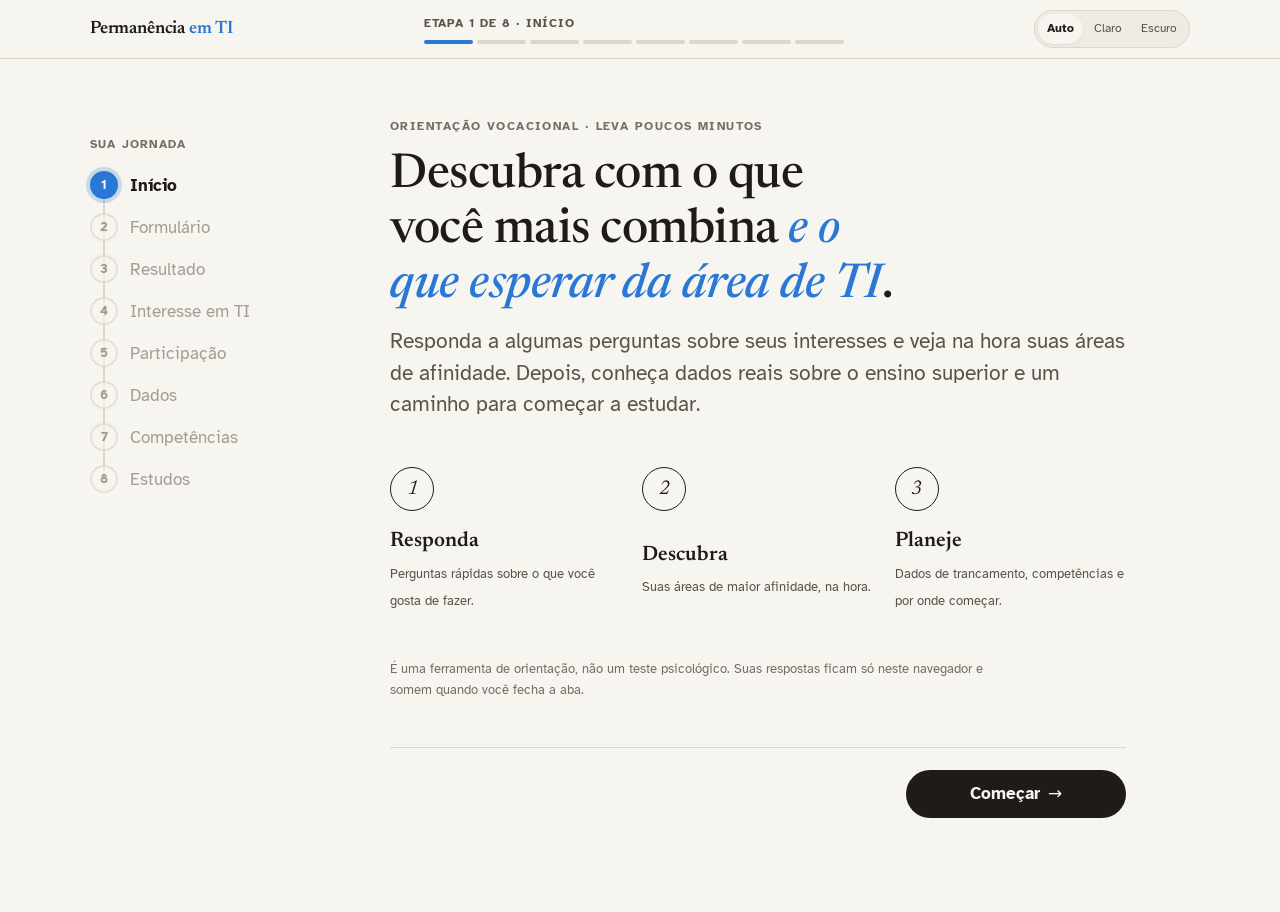
==== web/index.html @ e22744b4 "Jornada guiada de 8 etapas pronta para encaixar o formulário oficial - web/index.html: jornada mobil" ====
<!doctype html>
<html lang="pt-BR">
<head>
<meta charset="utf-8">
<meta name="viewport" content="width=device-width, initial-scale=1, viewport-fit=cover">
<meta name="theme-color" content="#f7f5ef" media="(prefers-color-scheme: light)">
<meta name="theme-color" content="#1c1a17" media="(prefers-color-scheme: dark)">
<link rel="icon" href="data:image/svg+xml,%3Csvg xmlns=%22http://www.w3.org/2000/svg%22 viewBox=%220 0 32 32%22%3E%3Crect width=%2232%22 height=%2232%22 rx=%227%22 fill=%22%231f1b16%22/%3E%3Ctext x=%2216%22 y=%2222%22 font-family=%22Georgia,serif%22 font-size=%2216%22 font-style=%22italic%22 fill=%22%23f7f5ef%22 text-anchor=%22middle%22%3ETI%3C/text%3E%3C/svg%3E">
<title>Permanência em TI</title>
<script src="assets/tema.js"></script>
<link rel="preconnect" href="https://fonts.googleapis.com">
<link rel="preconnect" href="https://fonts.gstatic.com" crossorigin>
<link rel="stylesheet" href="https://fonts.googleapis.com/css2?family=Atkinson+Hyperlegible:ital,wght@0,400;0,700;1,400&family=Newsreader:ital,opsz,wght@0,6..72,400..700;1,6..72,400..600&display=swap">
<link rel="stylesheet" href="assets/tema.css">
<link rel="stylesheet" href="assets/graficos.css">
<link rel="stylesheet" href="assets/jornada/jornada.css">

<script>
/* ============================================================================
   CONFIGURAÇÃO DA JORNADA — único lugar que a equipe precisa editar.
   ============================================================================ */
window.JORNADA_CONFIG = {
  // API de estatísticas (evasao-ti serve). Pode ser sobrescrita com ?api=URL.
  api: "http://127.0.0.1:8000/api/v1",

  // HTML do formulário vocacional. Troque pelo arquivo oficial quando chegar
  // (veja o contrato no topo de formulario/formulario.html).
  formulario: "formulario/formulario.html",

  // "pesos": pontuação PROVISÓRIA com os data-pesos do HTML (mostra aviso de demonstração).
  // "api":   envia para POST {api}/vocational/submissions e exibe o VocationalResult.
  pontuacao: "pesos",

  // Endpoints de registro. null = modo demonstração (nada é enviado e a tela avisa).
  endpoints: {
    interesse: null,      // ex.: "https://servidor/api/v1/vocational/it-interest"
    participacao: null,   // ex.: "https://servidor/api/v1/participation"
  },

  // Se as áreas do questionário oficial forem diferentes das 5 áreas dos dados,
  // mapeie aqui para destacar a área certa nos gráficos: { "codigo_do_teste": "TI" }.
  mapaAreasParaDados: {},

  // Textos do convite (etapa 5). [EDITAR] com as informações oficiais do projeto.
  projeto: {
    descricao: "É um projeto de prevenção à evasão universitária em TI. Se você topar participar, a equipe poderá entrar em contato para explicar as próximas etapas.",
    finalidade: "Entrar em contato com você sobre este projeto. Seus dados não são usados para outro fim nem vendidos.",
    retencao: "Até o fim do projeto ou até você pedir a exclusão, o que vier primeiro.",
    politicaUrl: "#",                 // [EDITAR] link da política de privacidade publicada
    politicaVersao: "rascunho-0",     // [EDITAR] versão da política aceita no consentimento
    purposeCode: "contato_projeto_prevencao_evasao_ti",
  },
};
</script>
</head>
<body class="jornada">
<a class="skip" href="#conteudo">Pular para o conteúdo</a>

<header class="j-top">
  <div class="j-top-inner">
    <a class="brand" href="#/inicio">Permanência <span>em TI</span></a>
    <div class="j-progress">
      <span class="j-progress-label" id="j-progress-label">Carregando…</span>
      <div class="j-progress-bar" id="j-progress-bar" aria-hidden="true"></div>
    </div>
    <div class="segmented theme-switch" role="group" aria-label="Tema da página">
      <button type="button" data-theme-set="auto" aria-pressed="true" title="Seguir o sistema">Auto</button>
      <button type="button" data-theme-set="light" aria-pressed="false">Claro</button>
      <button type="button" data-theme-set="dark" aria-pressed="false">Escuro</button>
    </div>
  </div>
</header>

<div class="j-layout">
  <nav class="j-rail" aria-label="Etapas da jornada">
    <h2>Sua jornada</h2>
    <ol class="j-steps" id="j-steps"></ol>
  </nav>

  <main id="conteudo" class="j-main" tabindex="-1">
    <div id="j-stage" class="j-stage"></div>
    <p class="j-hint" id="j-hint" role="status" hidden></p>
    <div class="j-actions" id="j-actions">
      <button type="button" class="btn ghost" id="j-back">Voltar</button>
      <button type="button" class="btn primary" id="j-next">Continuar</button>
    </div>
  </main>
</div>

<p class="visually-hidden" aria-live="polite" id="j-announce"></p>
<noscript><p class="page">Esta jornada precisa de JavaScript. Você ainda pode ver os
  <a href="estatisticas.html">dados de trancamento</a> e a
  <a href="trilha-ti.html">trilha de estudos</a>.</p></noscript>

<script type="module" src="assets/jornada/app.js"></script>
</body>
</html>
---- web/assets/tema.css ----
/* ==========================================================================
   Tema compartilhado: "papel e tinta" (editorial de jornalismo de dados)
   - Claro: papel quente + tinta marrom-escura; Escuro: papel noturno quente.
   - Paleta categórica dos gráficos validada (dataviz validate_palette.js)
     contra as superfícies #f7f5ef (claro) e #1c1a17 (escuro).
   - Tema: automático (sistema) por padrão; data-theme="light|dark" força.
   ========================================================================== */

:root {
  color-scheme: light;
  --paper: #f7f5ef;
  --paper-2: #efebe2;
  --ink: #1f1b16;
  --ink-2: #5b5348;
  --ink-3: #776e62;
  --rule: #ddd6c9;
  --grid: #e4ded3;
  --link: #1c5cab;
  --accent: #2a78d6;
  --on-accent: #f7f5ef;
  --warm-bg: #f3e7d3;
  --warm-ink: #8a4a14;
  --err-bg: #f6dfd8;
  --shadow: 0 6px 24px rgb(31 27 22 / .10);

  --s-TI: #2a78d6;
  --s-EXATAS_EXCETO_TI: #eb6834;
  --s-NATUREZA_SAUDE: #1baf7a;
  --s-GESTAO_NEGOCIOS: #eda100;
  --s-HUMANAS_SOCIAIS_ARTES: #e87ba4;
}

@media (prefers-color-scheme: dark) {
  :root:not([data-theme="light"]) {
    color-scheme: dark;
    --paper: #1c1a17;
    --paper-2: #252219;
    --ink: #efe9df;
    --ink-2: #bdb4a6;
    --ink-3: #9a9184;
    --rule: #36322b;
    --grid: #2e2a24;
    --link: #7fb0f0;
    --accent: #3987e5;
    --on-accent: #f7f5ef;
    --warm-bg: #2c2318;
    --warm-ink: #f0c88f;
    --err-bg: #3a221c;
    --shadow: 0 6px 24px rgb(0 0 0 / .45);
    --s-TI: #3987e5;
    --s-EXATAS_EXCETO_TI: #d95926;
    --s-NATUREZA_SAUDE: #199e70;
    --s-GESTAO_NEGOCIOS: #c98500;
    --s-HUMANAS_SOCIAIS_ARTES: #d55181;
  }
}

:root[data-theme="dark"] {
  color-scheme: dark;
  --paper: #1c1a17;
  --paper-2: #252219;
  --ink: #efe9df;
  --ink-2: #bdb4a6;
  --ink-3: #9a9184;
  --rule: #36322b;
  --grid: #2e2a24;
  --link: #7fb0f0;
  --accent: #3987e5;
  --on-accent: #f7f5ef;
  --warm-bg: #2c2318;
  --warm-ink: #f0c88f;
  --err-bg: #3a221c;
  --shadow: 0 6px 24px rgb(0 0 0 / .45);
  --s-TI: #3987e5;
  --s-EXATAS_EXCETO_TI: #d95926;
  --s-NATUREZA_SAUDE: #199e70;
  --s-GESTAO_NEGOCIOS: #c98500;
  --s-HUMANAS_SOCIAIS_ARTES: #d55181;
}

/* --------------------------------------------------------------- tipografia */
:root {
  --font-display: "Newsreader", "Iowan Old Style", "Palatino Linotype", Georgia, serif;
  --font-body: "Atkinson Hyperlegible", "Segoe UI", system-ui, sans-serif;
  --step--2: .75rem;
  --step--1: .8125rem;
  --step-0: clamp(1rem, .97rem + .15vw, 1.0625rem);
  --step-1: clamp(1.125rem, 1.05rem + .35vw, 1.3125rem);
  --step-2: clamp(1.375rem, 1.15rem + 1vw, 1.875rem);
  --step-3: clamp(1.875rem, 1.3rem + 2.6vw, 3.25rem);
  --space-xs: .375rem;
  --space-s: .75rem;
  --space-m: clamp(1rem, .85rem + .6vw, 1.5rem);
  --space-l: clamp(1.75rem, 1.3rem + 2vw, 3rem);
  --space-xl: clamp(2.75rem, 2rem + 3.5vw, 5.5rem);
  --measure: 66ch;
  --ease-out: cubic-bezier(.22, 1, .36, 1);
}

*, *::before, *::after { box-sizing: border-box; }
html { -webkit-text-size-adjust: 100%; }
body {
  margin: 0;
  background: var(--paper);
  color: var(--ink);
  font-family: var(--font-body);
  font-size: var(--step-0);
  line-height: 1.6;
  font-variant-numeric: lining-nums;
  transition: background-color .3s var(--ease-out), color .3s var(--ease-out);
}
h1, h2, h3 {
  font-family: var(--font-display);
  font-weight: 600;
  letter-spacing: -.01em;
  line-height: 1.15;
  margin: 0;
  text-wrap: balance;
}
p { text-wrap: pretty; }
a { color: var(--link); text-underline-offset: .18em; text-decoration-thickness: 1px; }
a:hover { text-decoration-thickness: 2px; }
:focus-visible { outline: 2px solid var(--accent); outline-offset: 3px; border-radius: 2px; }
[hidden] { display: none !important; }
.visually-hidden {
  position: absolute; width: 1px; height: 1px; overflow: hidden;
  clip: rect(0 0 0 0); white-space: nowrap;
}

.page { max-width: 1120px; margin: 0 auto; padding: var(--space-m) clamp(16px, 4vw, 40px) var(--space-xl); }

/* Rótulo em versalete (kicker / legenda de figura) */
.kicker {
  font-family: var(--font-body);
  font-size: var(--step--2);
  font-weight: 700;
  letter-spacing: .12em;
  text-transform: uppercase;
  color: var(--ink-3);
}

/* --------------------------------------------------------------- cabeçalho */
.masthead {
  display: flex; flex-wrap: wrap; align-items: center; gap: var(--space-s) var(--space-m);
  padding-bottom: var(--space-s);
  border-bottom: 1px solid var(--rule);
  margin-bottom: var(--space-l);
}
.brand {
  font-family: var(--font-display);
  font-size: var(--step-1);
  font-weight: 600;
  color: var(--ink);
  text-decoration: none;
  margin-right: auto;
  letter-spacing: -.01em;
}
.brand span { color: var(--accent); }
.site-nav { display: flex; flex-wrap: wrap; gap: 0 var(--space-m); font-size: var(--step--1); }
.site-nav a {
  color: var(--ink-2); text-decoration: none; padding: .5rem 0;
  border-bottom: 2px solid transparent;
}
.site-nav a:hover { color: var(--ink); }
.site-nav a[aria-current="page"] { color: var(--ink); border-bottom-color: var(--accent); font-weight: 700; }

/* Seletor de tema e controles segmentados */
.segmented {
  display: inline-flex; padding: 3px; gap: 2px;
  background: var(--paper-2); border: 1px solid var(--rule); border-radius: 999px;
}
.segmented button {
  font: inherit; font-size: var(--step--1); color: var(--ink-2);
  background: transparent; border: 0; border-radius: 999px;
  padding: .3rem .8rem; min-height: 32px; cursor: pointer;
  transition: background-color .2s var(--ease-out), color .2s var(--ease-out);
}
.segmented button:hover { color: var(--ink); }
.segmented button[aria-pressed="true"] { background: var(--paper); color: var(--ink); font-weight: 700; box-shadow: 0 1px 2px rgb(0 0 0 / .08); }
.theme-switch button { padding: .3rem .65rem; }

/* --------------------------------------------------------------- blocos comuns */
.lead { font-size: var(--step-1); color: var(--ink-2); max-width: var(--measure); margin: var(--space-s) 0 0; line-height: 1.5; }
.note {
  background: var(--warm-bg); color: var(--ink);
  border-radius: 6px; padding: var(--space-s) var(--space-m);
  font-size: var(--step--1);
}
.note .kicker { color: var(--warm-ink); margin-right: .5em; }
.error { background: var(--err-bg); border-radius: 6px; padding: var(--space-m); margin-bottom: var(--space-m); }
.error code { font-size: var(--step--1); }

details > summary { cursor: pointer; color: var(--ink-2); font-size: var(--step--1); list-style-position: inside; }
details > summary:hover { color: var(--ink); }

.site-foot {
  margin-top: var(--space-xl); padding-top: var(--space-s);
  border-top: 1px solid var(--rule);
  font-size: var(--step--1); color: var(--ink-3);
}

/* --------------------------------------------------------------- movimento */
@keyframes rise { from { opacity: 0; transform: translateY(10px); } to { opacity: 1; transform: none; } }
.rise { animation: rise .7s var(--ease-out) both; animation-delay: calc(var(--i, 0) * 70ms); }
@media (prefers-reduced-motion: reduce) {
  .rise { animation: none; }
  body { transition: none; }
}
---- web/assets/graficos.css ----
/* Estilos dos gráficos (assets/graficos.js) e das tabelas de dados. */
.legend { display: flex; flex-wrap: wrap; gap: 6px 18px; margin: 0 0 var(--space-s); padding: 0; list-style: none; font-size: var(--step--1); color: var(--ink-2); }
.legend li { display: flex; align-items: center; gap: 7px; }
.legend .sw { width: 16px; height: 3px; border-radius: 2px; flex: none; }

.chart { position: relative; width: 100%; }
.chart svg { display: block; width: 100%; height: auto; overflow: visible; }
.chart text { font-family: var(--font-body); }
.tooltip {
  position: absolute; pointer-events: none; z-index: 5;
  background: var(--paper); color: var(--ink);
  border: 1px solid var(--rule); border-radius: 8px; box-shadow: var(--shadow);
  padding: 10px 12px; font-size: var(--step--1); min-width: 200px;
  opacity: 0; transform: translateY(4px);
  transition: opacity .12s var(--ease-out), transform .12s var(--ease-out);
}
.tooltip.on { opacity: 1; transform: none; }
.tooltip .t-title { font-family: var(--font-display); font-weight: 600; font-size: var(--step-0); margin-bottom: 6px; }
.tooltip .row { display: flex; align-items: center; gap: 10px; justify-content: space-between; font-variant-numeric: tabular-nums; }
.tooltip .row + .row { margin-top: 2px; }
.tooltip .row span:first-child { display: flex; align-items: center; gap: 7px; color: var(--ink-2); }
.tooltip .k { width: 8px; height: 8px; border-radius: 50%; flex: none; }

.table-wrap { overflow-x: auto; margin-top: var(--space-xs); }
.table-wrap table { border-collapse: collapse; width: 100%; font-size: var(--step--1); font-variant-numeric: tabular-nums; }
.table-wrap th, .table-wrap td { padding: 7px 10px; border-bottom: 1px solid var(--rule); text-align: right; white-space: nowrap; }
.table-wrap th:first-child, .table-wrap td:first-child { text-align: left; }
.table-wrap th { color: var(--ink-3); font-weight: 700; font-size: var(--step--2); letter-spacing: .06em; text-transform: uppercase; }
.source { font-size: var(--step--2); color: var(--ink-3); margin: var(--space-s) 0 0; }
---- web/assets/jornada/jornada.css ----
/* ==========================================================================
   Jornada guiada — mobile first.
   Celular: progresso no topo, uma coisa por tela, ações fixas ao alcance do polegar.
   Desktop (≥ 1000px): trilha de etapas na lateral, ações no fim do conteúdo.
   ========================================================================== */

:root { --danger: #a23b2a; --j-rail: 236px; --j-actions-h: 76px; }
@media (prefers-color-scheme: dark) { :root:not([data-theme="light"]) { --danger: #f19a8a; } }
:root[data-theme="dark"] { --danger: #f19a8a; }

body.jornada { min-height: 100dvh; }
.skip {
  position: absolute; left: 12px; top: -48px; z-index: 50;
  background: var(--ink); color: var(--paper); padding: 8px 12px; border-radius: 6px;
}
.skip:focus { top: 12px; }

/* ---------------------------------------------------------------- topo */
.j-top {
  position: sticky; top: 0; z-index: 20;
  background: color-mix(in oklab, var(--paper) 92%, transparent);
  backdrop-filter: saturate(1.2) blur(8px);
  border-bottom: 1px solid var(--rule);
}
.j-top-inner {
  max-width: 1180px; margin: 0 auto; padding: 10px clamp(16px, 4vw, 40px);
  display: grid; grid-template-columns: 1fr auto; gap: 8px 16px; align-items: center;
}
.j-top .brand { font-size: 1.125rem; margin: 0; }
.j-top .theme-switch { grid-row: 1; grid-column: 2; }
.j-top .theme-switch button { padding: .25rem .55rem; min-height: 30px; font-size: .75rem; }
.j-progress { grid-column: 1 / -1; display: grid; gap: 6px; }
.j-progress-label { font-size: var(--step--2); font-weight: 700; letter-spacing: .08em; text-transform: uppercase; color: var(--ink-2); }
.j-progress-bar { display: grid; grid-template-columns: repeat(8, 1fr); gap: 4px; }
.j-progress-bar .seg { height: 4px; border-radius: 2px; background: var(--rule); transition: background-color .4s var(--ease-out); }
.j-progress-bar .seg.concluida { background: var(--ink-3); }
.j-progress-bar .seg.atual { background: var(--accent); }

/* ---------------------------------------------------------------- layout */
.j-layout { max-width: 1180px; margin: 0 auto; padding: 0 clamp(16px, 4vw, 40px); }
.j-rail { display: none; }
.j-main { padding: var(--space-l) 0 calc(var(--j-actions-h) + 40px + env(safe-area-inset-bottom)); max-width: 46rem; outline: none; }

@media (min-width: 1000px) {
  .j-top-inner { grid-template-columns: auto 1fr auto; }
  .j-top .theme-switch { grid-row: auto; grid-column: auto; }
  .j-progress { grid-column: auto; max-width: 420px; justify-self: center; width: 100%; }
  .j-layout { display: grid; grid-template-columns: var(--j-rail) minmax(0, 1fr); gap: clamp(32px, 5vw, 72px); }
  .j-rail { display: block; position: sticky; top: 92px; align-self: start; padding-top: var(--space-l); }
  .j-main { padding-bottom: var(--space-xl); }
}

/* trilha lateral */
.j-rail h2 { font-size: var(--step--2); font-family: var(--font-body); font-weight: 700; letter-spacing: .1em; text-transform: uppercase; color: var(--ink-3); margin-bottom: 12px; }
.j-steps { list-style: none; margin: 0; padding: 0; position: relative; }
.j-steps::before { content: ""; position: absolute; left: 13px; top: 14px; bottom: 14px; width: 2px; background: var(--rule); }
.j-steps li > a, .j-steps li > span {
  position: relative; display: flex; align-items: center; gap: 12px;
  padding: 7px 8px 7px 0; color: var(--ink-3); text-decoration: none; border-radius: 8px;
}
.j-steps .mark {
  flex: none; width: 28px; height: 28px; border-radius: 50%; display: grid; place-items: center;
  font-size: .8125rem; font-weight: 700; background: var(--paper); border: 2px solid var(--rule); color: var(--ink-3);
  transition: all .3s var(--ease-out);
}
.j-steps li.concluida a { color: var(--ink-2); }
.j-steps li.concluida .mark { background: var(--ink-3); border-color: var(--ink-3); color: var(--paper); }
.j-steps li.disponivel a { color: var(--ink-2); }
.j-steps li.atual span { color: var(--ink); font-weight: 700; }
.j-steps li.atual .mark { border-color: var(--accent); background: var(--accent); color: var(--on-accent); box-shadow: 0 0 0 4px color-mix(in oklab, var(--accent) 22%, transparent); }
.j-steps li a:hover .t { text-decoration: underline; text-underline-offset: .2em; }
.j-steps li.bloqueada { opacity: .65; }

/* ---------------------------------------------------------------- ações */
.j-actions {
  position: fixed; left: 0; right: 0; bottom: 0; z-index: 30;
  display: flex; gap: 10px; align-items: center;
  padding: 12px clamp(16px, 4vw, 40px) calc(12px + env(safe-area-inset-bottom));
  background: var(--paper); border-top: 1px solid var(--rule);
  box-shadow: 0 -6px 20px rgb(0 0 0 / .06);
}
.j-hint {
  position: fixed; left: 16px; right: 16px; bottom: calc(var(--j-actions-h) + 8px + env(safe-area-inset-bottom)); z-index: 31;
  margin: 0; padding: 10px 14px; border-radius: 8px; background: var(--ink); color: var(--paper); font-size: var(--step--1);
  animation: rise .3s var(--ease-out) both;
}
@media (min-width: 1000px) {
  .j-actions { position: static; padding: var(--space-m) 0 0; margin-top: var(--space-l); background: none; box-shadow: none; }
  .j-hint { position: static; margin-top: 10px; display: inline-block; }
}
.j-actions .btn.primary { margin-left: auto; flex: 1; }
@media (min-width: 560px) { .j-actions .btn.primary { flex: 0 1 auto; min-width: 220px; } }

.btn {
  font: inherit; font-weight: 700; font-size: var(--step-0);
  display: inline-flex; align-items: center; justify-content: center; gap: 8px;
  min-height: 48px; padding: 0 22px; border-radius: 999px; cursor: pointer;
  border: 1px solid transparent; text-decoration: none;
  transition: transform .15s var(--ease-out), background-color .2s var(--ease-out), opacity .2s;
}
.btn:active { transform: scale(.98); }
.btn.primary { background: var(--ink); color: var(--paper); }
.btn.primary::after { content: "→"; font-weight: 400; transition: transform .2s var(--ease-out); }
.btn.primary:hover::after { transform: translateX(3px); }
.btn.ghost { background: transparent; color: var(--ink); border-color: var(--rule); }
.btn.ghost:hover { border-color: var(--ink-3); }
.btn.is-blocked { opacity: .5; cursor: not-allowed; }
.btn.is-loading { pointer-events: none; opacity: .8; }
.btn.is-loading::after { content: ""; width: 14px; height: 14px; border-radius: 50%; border: 2px solid currentColor; border-right-color: transparent; animation: spin .7s linear infinite; }
@keyframes spin { to { transform: rotate(360deg); } }
.link { font: inherit; color: var(--link); background: none; border: 0; padding: 0; cursor: pointer; text-decoration: underline; text-underline-offset: .18em; }

/* ---------------------------------------------------------------- transições */
@keyframes in-fwd { from { opacity: 0; transform: translateX(24px); } to { opacity: 1; transform: none; } }
@keyframes in-back { from { opacity: 0; transform: translateX(-24px); } to { opacity: 1; transform: none; } }
.enter-fwd { animation: in-fwd .45s var(--ease-out) both; }
.enter-back { animation: in-back .45s var(--ease-out) both; }
@media (prefers-reduced-motion: reduce) { .enter-fwd, .enter-back, .j-hint { animation: none; } }

/* ---------------------------------------------------------------- tipografia das telas */
.j-view h1.display { font-size: clamp(1.875rem, 1.3rem + 2.6vw, 3rem); font-weight: 500; margin: var(--space-xs) 0 var(--space-s); }
.j-view h1.display em { font-style: italic; color: var(--accent); }
.j-view h1.display em.num, .j-view h1 .num { color: inherit; font-style: normal; font-weight: 700; white-space: nowrap; text-decoration: underline; text-decoration-color: var(--accent); text-decoration-thickness: .09em; text-underline-offset: .12em; }
.j-view .lead { margin-top: 0; }
.j-view h1:focus { outline: none; }
.fine { font-size: var(--step--1); color: var(--ink-3); max-width: 38rem; }
.note.demo { margin-bottom: var(--space-m); }
.error { color: var(--ink); }

.skeleton, .skeleton-line {
  display: block; border-radius: 8px;
  background: linear-gradient(90deg, var(--paper-2) 0%, var(--rule) 50%, var(--paper-2) 100%);
  background-size: 200% 100%; animation: shimmer 1.4s ease-in-out infinite;
}
.skeleton-line { height: 1.1em; width: 70%; }
@keyframes shimmer { from { background-position: 200% 0; } to { background-position: -200% 0; } }
@media (prefers-reduced-motion: reduce) { .skeleton, .skeleton-line { animation: none; } }

/* ---------------------------------------------------------------- 1. início */
.preview { list-style: none; margin: var(--space-l) 0; padding: 0; display: grid; gap: 14px; counter-reset: p; }
.preview li { display: grid; grid-template-columns: 44px 1fr; gap: 14px; align-items: start; }
.preview .n {
  width: 44px; height: 44px; border-radius: 50%; display: grid; place-items: center;
  font-family: var(--font-display); font-size: 1.25rem; font-style: italic;
  border: 1.5px solid var(--ink); color: var(--ink);
}
.preview strong { display: block; font-family: var(--font-display); font-size: var(--step-1); font-weight: 600; }
.preview span:not(.n) { color: var(--ink-2); font-size: var(--step--1); }
@media (min-width: 760px) {
  .preview { grid-template-columns: repeat(3, 1fr); gap: var(--space-m); }
  .preview li { grid-template-columns: 1fr; }
}
.resume { font-size: var(--step--1); color: var(--ink-2); }

/* ---------------------------------------------------------------- 2. formulário */
.form-head { display: flex; flex-wrap: wrap; align-items: center; justify-content: space-between; gap: 8px; margin-bottom: var(--space-m); }
.q-dots { display: flex; gap: 5px; }
.q-dots span { width: 8px; height: 8px; border-radius: 50%; background: var(--rule); transition: all .3s var(--ease-out); }
.q-dots span.done { background: var(--ink-3); }
.q-dots span.now { background: var(--accent); width: 22px; border-radius: 4px; }

.jf-form fieldset { border: 0; margin: 0; padding: 0; min-width: 0; }
.jf-form legend {
  font-family: var(--font-display); font-weight: 500; letter-spacing: -.01em;
  font-size: clamp(1.625rem, 1.2rem + 2vw, 2.5rem); line-height: 1.15; padding: 0; margin-bottom: var(--space-s);
}
.jf-form legend:focus { outline: none; }
.jf-form .ajuda { color: var(--ink-2); margin: 0 0 var(--space-m); }
.jf-form label:has(> input[type="radio"]), .jf-form label:has(> input[type="checkbox"]) {
  display: grid; grid-template-columns: 22px 1fr; gap: 12px; align-items: center;
  min-height: 56px; padding: 12px 16px; margin-bottom: 10px;
  border: 1.5px solid var(--rule); border-radius: 14px; background: var(--paper);
  cursor: pointer; transition: border-color .2s var(--ease-out), background-color .2s var(--ease-out), transform .15s var(--ease-out);
}
.jf-form label:has(> input[type="radio"]):hover, .jf-form label:has(> input[type="checkbox"]):hover { border-color: var(--ink-3); }
.jf-form label:has(> input:checked) {
  border-color: var(--accent); background: color-mix(in oklab, var(--accent) 9%, var(--paper));
  font-weight: 700;
}
.jf-form label:has(> input:focus-visible) { outline: 2px solid var(--accent); outline-offset: 2px; }
.jf-form label:active { transform: scale(.99); }
.jf-form input[type="radio"], .jf-form input[type="checkbox"] { width: 20px; height: 20px; margin: 0; accent-color: var(--accent); }
.jf-form textarea, .jf-form input[type="text"], .jf-form input[type="email"], .jf-form input[type="number"], .jf-form select {
  display: block; width: 100%; margin-top: 8px; font: inherit; color: var(--ink);
  background: var(--paper-2); border: 1.5px solid var(--rule); border-radius: 12px; padding: 12px 14px;
}
.jf-form textarea:focus, .jf-form input:focus-visible, .jf-form select:focus { outline: 2px solid var(--accent); outline-offset: 1px; border-color: transparent; }
.jf-form label:not(:has(> input[type="radio"])):not(:has(> input[type="checkbox"])) { display: block; color: var(--ink-2); font-size: var(--step--1); }

.jf-scale { display: grid; gap: 10px; padding: var(--space-m) 0; }
.jf-scale-value { font-family: var(--font-display); font-size: clamp(3rem, 2rem + 4vw, 4.5rem); line-height: 1; text-align: center; color: var(--accent); }
.jf-scale input[type="range"] {
  -webkit-appearance: none; appearance: none; width: 100%; height: 44px; background: transparent; cursor: pointer;
}
.jf-scale input[type="range"]::-webkit-slider-runnable-track {
  height: 8px; border-radius: 4px;
  background: linear-gradient(90deg, var(--accent) calc(var(--t, .5) * 100%), var(--rule) calc(var(--t, .5) * 100%));
}
.jf-scale input[type="range"]::-moz-range-track { height: 8px; border-radius: 4px; background: var(--rule); }
.jf-scale input[type="range"]::-moz-range-progress { height: 8px; border-radius: 4px; background: var(--accent); }
.jf-scale input[type="range"]::-webkit-slider-thumb {
  -webkit-appearance: none; width: 30px; height: 30px; margin-top: -11px; border-radius: 50%;
  background: var(--paper); border: 3px solid var(--ink); box-shadow: var(--shadow);
}
.jf-scale input[type="range"]::-moz-range-thumb { width: 26px; height: 26px; border-radius: 50%; background: var(--paper); border: 3px solid var(--ink); }
.jf-scale input[type="range"]:focus-visible { outline: 2px solid var(--accent); outline-offset: 4px; border-radius: 8px; }
.jf-scale-ends { display: flex; justify-content: space-between; color: var(--ink-2); font-size: var(--step--1); }

.jf-error { color: var(--danger); font-weight: 700; font-size: var(--step--1); margin: 6px 0 0; }
.jf-error::before { content: "! "; }

/* ---------------------------------------------------------------- 3. resultado */
.affinities { list-style: none; margin: var(--space-l) 0 var(--space-m); padding: 0; display: grid; gap: 14px; }
.affinities li {
  display: grid; grid-template-columns: 2.2rem 1fr auto; grid-template-areas: "rank name val" "rank track track";
  gap: 6px 12px; align-items: center;
}
.affinities .rank { grid-area: rank; font-family: var(--font-display); font-style: italic; color: var(--ink-3); font-size: 1.25rem; align-self: start; }
.affinities .name { grid-area: name; font-weight: 700; }
.affinities .val { grid-area: val; font-variant-numeric: tabular-nums; color: var(--ink-2); font-weight: 700; }
.affinities .track { grid-area: track; height: 12px; border-radius: 6px; background: var(--paper-2); overflow: hidden; }
.affinities .fill {
  display: block; height: 100%; border-radius: 6px; background: var(--c, var(--accent));
  transform: scaleX(0); transform-origin: left center;
  transition: transform 1s var(--ease-out); transition-delay: calc(var(--i) * 110ms + 150ms);
}
.v-resultado.is-ready .fill { transform: scaleX(var(--w)); }
.affinities li:first-child .name { font-family: var(--font-display); font-size: var(--step-1); }
.affinities li:first-child .track { height: 18px; border-radius: 9px; }
@media (prefers-reduced-motion: reduce) { .affinities .fill { transition: none; } }

/* ---------------------------------------------------------------- 4. interesse */
.choices { border: 0; padding: 0; margin: var(--space-l) 0 0; display: grid; gap: 12px; }
@media (min-width: 760px) { .choices { grid-template-columns: repeat(3, 1fr); } .choice { min-height: 132px; } }
.choice {
  position: relative; display: grid; gap: 6px; align-content: start;
  padding: 18px 18px 18px 52px;
  border: 1.5px solid var(--rule); border-radius: 16px; cursor: pointer; background: var(--paper);
  transition: border-color .2s var(--ease-out), background-color .2s var(--ease-out), transform .15s var(--ease-out);
}
.choice:hover { border-color: var(--ink-3); }
.choice:active { transform: scale(.99); }
.choice input { position: absolute; left: 18px; top: 22px; width: 20px; height: 20px; margin: 0; accent-color: var(--accent); }
.choice .c-title { font-family: var(--font-display); font-size: var(--step-1); font-weight: 600; line-height: 1.25; }
.choice .c-sub { color: var(--ink-2); font-size: var(--step--1); }
.choice:has(input:checked) { border-color: var(--accent); background: color-mix(in oklab, var(--accent) 9%, var(--paper)); }
.choice:has(input:focus-visible) { outline: 2px solid var(--accent); outline-offset: 2px; }

/* ---------------------------------------------------------------- 5. projeto */
.projeto-grid { display: grid; gap: var(--space-l); margin-top: var(--space-m); }
@media (min-width: 860px) { .projeto-grid { grid-template-columns: minmax(0, 7fr) minmax(0, 5fr); } }
.pform { display: grid; gap: 14px; align-content: start; }
.pform .field { display: grid; gap: 6px; font-size: var(--step--1); font-weight: 700; color: var(--ink-2); }
.pform input:not([type="checkbox"]) {
  font: inherit; font-weight: 400; color: var(--ink); background: var(--paper-2);
  border: 1.5px solid var(--rule); border-radius: 12px; padding: 12px 14px; min-height: 50px;
}
.pform input:focus-visible { outline: 2px solid var(--accent); outline-offset: 1px; border-color: transparent; }
.pform input[aria-invalid="true"] { border-color: var(--danger); }
.consent { display: grid; grid-template-columns: 22px 1fr; gap: 10px; font-size: var(--step--1); color: var(--ink-2); cursor: pointer; }
.consent input { width: 20px; height: 20px; margin: 2px 0 0; accent-color: var(--accent); }
.pform-actions { display: flex; flex-wrap: wrap; gap: 10px; margin-top: 6px; }
.pform-actions .btn.primary { flex: 1 1 200px; }
.lgpd { background: var(--paper-2); border-radius: 14px; padding: var(--space-m); align-self: start; }
.lgpd h2 { font-size: var(--step-1); margin-bottom: var(--space-s); }
.lgpd dl { margin: 0; display: grid; gap: 10px; font-size: var(--step--1); }
.lgpd dt { font-weight: 700; color: var(--ink); }
.lgpd dd { margin: 2px 0 0; color: var(--ink-2); }
.done-box { margin-top: var(--space-m); padding: var(--space-m); border-radius: 14px; background: var(--paper-2); animation: rise .5s var(--ease-out) both; }
.done-box.demonstracao { background: var(--warm-bg); }
.done-title { font-family: var(--font-display); font-size: var(--step-2); margin: 0 0 6px; }
.done-box p { margin: 0 0 8px; }

/* ---------------------------------------------------------------- 6. dados */
.v-dados .fig { margin: var(--space-l) 0 0; }
.v-dados figcaption h2 { font-size: var(--step-1); margin: 4px 0; }
.v-dados figcaption p { margin: 0 0 var(--space-s); color: var(--ink-2); font-size: var(--step--1); }
.v-dados details { margin-top: var(--space-xs); }
.v-dados .note { margin-top: var(--space-l); }
.v-dados .lead strong { color: var(--ink); }

/* ---------------------------------------------------------------- 7. competências */
.acc { margin-top: var(--space-l); border-top: 1px solid var(--rule); }
.acc-item { border-bottom: 1px solid var(--rule); }
.acc-item > summary {
  list-style: none; display: grid; grid-template-columns: 2.6rem 1fr 24px; gap: 12px; align-items: center;
  padding: 18px 0; cursor: pointer; color: var(--ink);
}
.acc-item > summary::-webkit-details-marker { display: none; }
.acc-item .numeral { font-family: var(--font-display); font-style: italic; font-size: 2.25rem; line-height: 1; color: var(--accent); }
.acc-title .t { display: block; font-family: var(--font-display); font-size: var(--step-1); font-weight: 600; line-height: 1.25; }
.acc-title .s { display: block; color: var(--ink-2); font-size: var(--step--1); margin-top: 2px; }
.chev { width: 12px; height: 12px; border-right: 2px solid var(--ink-2); border-bottom: 2px solid var(--ink-2); transform: rotate(45deg); transition: transform .3s var(--ease-out); justify-self: center; margin-top: -6px; }
.acc-item[open] .chev { transform: rotate(225deg); margin-top: 6px; }
.acc-body { display: grid; gap: var(--space-m); padding: 0 0 var(--space-m) calc(2.6rem + 12px); animation: rise .35s var(--ease-out) both; }
.acc-body p, .acc-body ul { margin: 4px 0 0; color: var(--ink-2); }
.acc-body ul { padding-left: 1.1rem; }
.acc-body li + li { margin-top: 4px; }
.acc-body .kicker { display: block; }
.practice { font-size: var(--step--1); color: var(--ink-3); }
.practice a { font-weight: 700; }
@media (min-width: 760px) { .acc-body { grid-template-columns: 1fr 1fr; } .acc-body .practice { grid-column: 1 / -1; } }

/* ---------------------------------------------------------------- 8. estudos */
.v-estudos .timeline { list-style: none; margin: var(--space-l) 0 0; padding: 0; position: relative; }
.v-estudos .timeline::before { content: ""; position: absolute; left: 15px; top: 8px; bottom: 8px; width: 2px; background: var(--rule); }
.v-estudos .step { position: relative; padding: 0 0 var(--space-l) 3.1rem; }
.v-estudos .step .dot {
  position: absolute; left: 0; top: 0; width: 32px; height: 32px; border-radius: 50%; display: grid; place-items: center;
  background: var(--paper); border: 2px solid var(--accent); font-family: var(--font-display); font-weight: 600;
}
.v-estudos .step h2 { font-size: var(--step-1); padding-top: 3px; }
.v-estudos .when { margin: 2px 0 8px; }
.v-estudos .obj { margin: 0 0 8px; padding-left: 1.1rem; color: var(--ink-2); }
.v-estudos .res { list-style: none; margin: 0; padding: 0; display: grid; gap: 6px; }
.v-estudos .res a {
  display: flex; flex-wrap: wrap; justify-content: space-between; gap: 2px 12px; align-items: baseline;
  padding: 12px 14px; border-radius: 12px; background: var(--paper-2); text-decoration: none; color: var(--ink);
  transition: background-color .2s var(--ease-out);
}
.v-estudos .res a:hover { background: color-mix(in oklab, var(--accent) 10%, var(--paper-2)); }
.v-estudos .res .name { font-weight: 700; color: var(--link); }
.v-estudos .res .name::after { content: " ↗"; font-weight: 400; }
.v-estudos .res .meta { color: var(--ink-3); font-size: var(--step--2); }
.v-estudos .more { margin-top: 6px; }
.v-estudos .more summary { margin-bottom: 6px; }
.habits-wrap { margin-top: var(--space-l); }
.habits-wrap h2 { font-size: var(--step-1); margin-bottom: var(--space-s); }
.habits { margin: 0; padding-left: 1.1rem; display: grid; gap: 6px; }
.band { margin-top: var(--space-l); padding: var(--space-m); border-radius: 14px; background: var(--warm-bg); }
.band .kicker { color: var(--warm-ink); }
.band h2 { font-size: var(--step-2); margin: 4px 0 6px; }
.band p { margin: 0 0 8px; }
.band ul { margin: 0; padding-left: 1.1rem; display: grid; gap: 6px; }
.band li::marker { color: var(--warm-ink); }

/* ---------------------------------------------------------------- fim */
.recap { display: grid; gap: 10px; margin: var(--space-l) 0; }
@media (min-width: 760px) { .recap { grid-template-columns: repeat(3, 1fr); } }
.recap div { padding: 14px 16px; border-radius: 12px; border: 1px solid var(--rule); }
.recap dt { font-size: var(--step--2); font-weight: 700; letter-spacing: .08em; text-transform: uppercase; color: var(--ink-3); }
.recap dd { margin: 4px 0 0; font-family: var(--font-display); font-size: var(--step-1); font-weight: 600; line-height: 1.25; }
.recap small { font-family: var(--font-body); font-size: var(--step--2); font-weight: 400; color: var(--ink-3); }
.next-links { display: grid; gap: 0; border-top: 1px solid var(--rule); margin-bottom: var(--space-m); }
.card-link {
  display: grid; grid-template-columns: 1fr auto; padding: 16px 0; border-bottom: 1px solid var(--rule);
  text-decoration: none; color: var(--ink);
}
.card-link::after { content: "→"; grid-row: 1 / span 2; grid-column: 2; align-self: center; color: var(--ink-3); transition: transform .2s var(--ease-out); }
.card-link:hover::after { transform: translateX(4px); color: var(--ink); }
.card-link .t { font-family: var(--font-display); font-size: var(--step-1); font-weight: 600; }
.card-link .s { color: var(--ink-2); font-size: var(--step--1); }
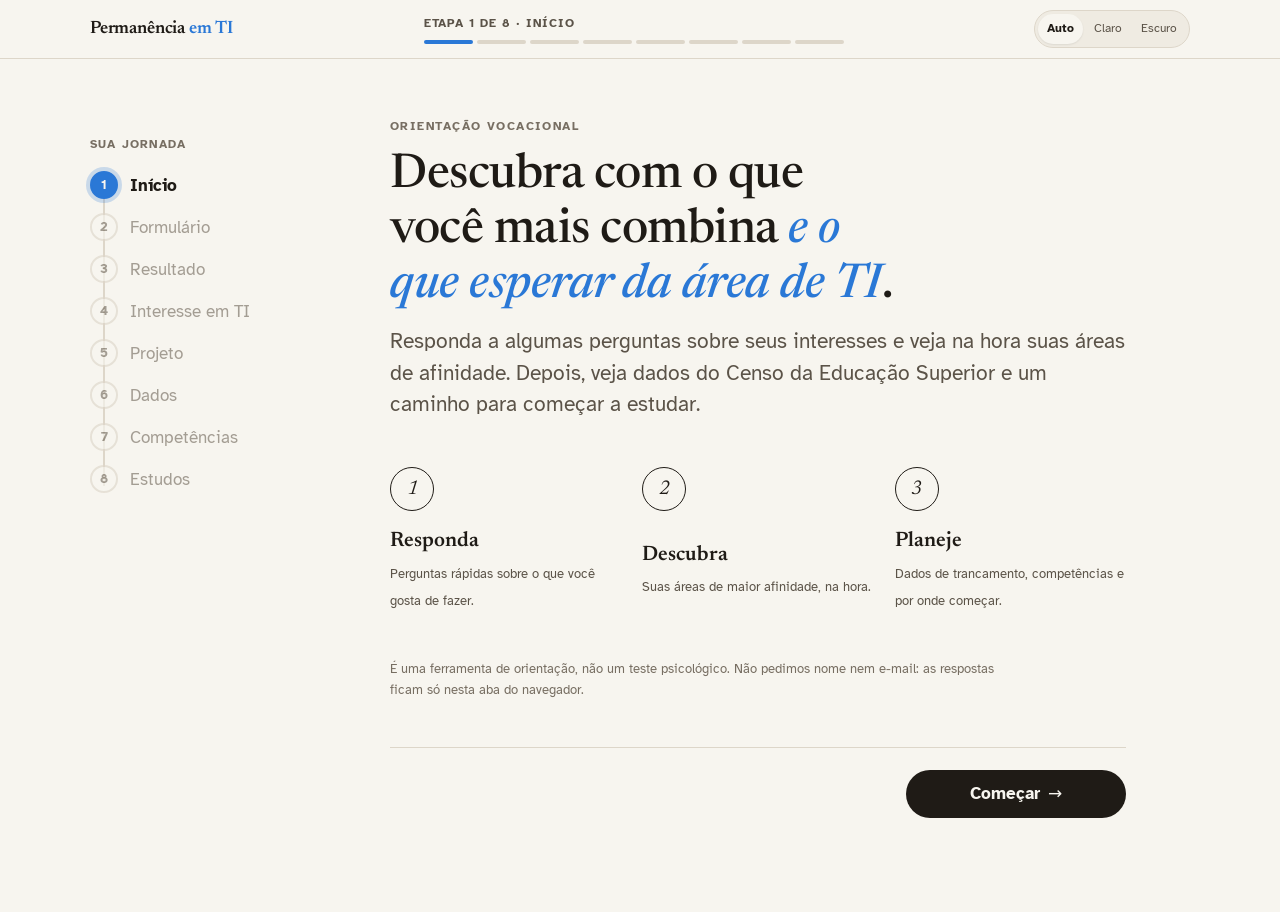
==== commit 2d0e2d4b: "Simplifica o projeto e adiciona fontes ao conteúdo - pipeline reescrito em um pacote só (evasao/), e" ====
--- a/web/index.html
+++ b/web/index.html
@@ -7,48 +7,22 @@
 <meta name="theme-color" content="#1c1a17" media="(prefers-color-scheme: dark)">
 <link rel="icon" href="data:image/svg+xml,%3Csvg xmlns=%22http://www.w3.org/2000/svg%22 viewBox=%220 0 32 32%22%3E%3Crect width=%2232%22 height=%2232%22 rx=%227%22 fill=%22%231f1b16%22/%3E%3Ctext x=%2216%22 y=%2222%22 font-family=%22Georgia,serif%22 font-size=%2216%22 font-style=%22italic%22 fill=%22%23f7f5ef%22 text-anchor=%22middle%22%3ETI%3C/text%3E%3C/svg%3E">
 <title>Permanência em TI</title>
-<script src="assets/tema.js"></script>
+<script src="tema.js"></script>
 <link rel="preconnect" href="https://fonts.googleapis.com">
 <link rel="preconnect" href="https://fonts.gstatic.com" crossorigin>
 <link rel="stylesheet" href="https://fonts.googleapis.com/css2?family=Atkinson+Hyperlegible:ital,wght@0,400;0,700;1,400&family=Newsreader:ital,opsz,wght@0,6..72,400..700;1,6..72,400..600&display=swap">
-<link rel="stylesheet" href="assets/tema.css">
-<link rel="stylesheet" href="assets/graficos.css">
-<link rel="stylesheet" href="assets/jornada/jornada.css">
-
+<link rel="stylesheet" href="estilo.css">
 <script>
-/* ============================================================================
-   CONFIGURAÇÃO DA JORNADA — único lugar que a equipe precisa editar.
-   ============================================================================ */
+// Configuração da jornada (o resto fica em jornada.js)
 window.JORNADA_CONFIG = {
-  // API de estatísticas (evasao-ti serve). Pode ser sobrescrita com ?api=URL.
-  api: "http://127.0.0.1:8000/api/v1",
-
-  // HTML do formulário vocacional. Troque pelo arquivo oficial quando chegar
-  // (veja o contrato no topo de formulario/formulario.html).
-  formulario: "formulario/formulario.html",
-
-  // "pesos": pontuação PROVISÓRIA com os data-pesos do HTML (mostra aviso de demonstração).
-  // "api":   envia para POST {api}/vocational/submissions e exibe o VocationalResult.
-  pontuacao: "pesos",
-
-  // Endpoints de registro. null = modo demonstração (nada é enviado e a tela avisa).
-  endpoints: {
-    interesse: null,      // ex.: "https://servidor/api/v1/vocational/it-interest"
-    participacao: null,   // ex.: "https://servidor/api/v1/participation"
-  },
-
-  // Se as áreas do questionário oficial forem diferentes das 5 áreas dos dados,
-  // mapeie aqui para destacar a área certa nos gráficos: { "codigo_do_teste": "TI" }.
-  mapaAreasParaDados: {},
-
-  // Textos do convite (etapa 5). [EDITAR] com as informações oficiais do projeto.
+  api: "/api/v1",                // endereço da API; dá para trocar com ?api=URL
+  formulario: "formulario.html", // trocar pelo formulário oficial
+  pontuacao: "pesos",            // "pesos" = demonstração; "api" = POST /vocational/submissions
+  endpoints: { interesse: null }, // null = não envia nada
+  mapaAreasParaDados: {},        // se as áreas do teste forem outras: { "codigo_do_teste": "TI" }
   projeto: {
-    descricao: "É um projeto de prevenção à evasão universitária em TI. Se você topar participar, a equipe poderá entrar em contato para explicar as próximas etapas.",
-    finalidade: "Entrar em contato com você sobre este projeto. Seus dados não são usados para outro fim nem vendidos.",
-    retencao: "Até o fim do projeto ou até você pedir a exclusão, o que vier primeiro.",
-    politicaUrl: "#",                 // [EDITAR] link da política de privacidade publicada
-    politicaVersao: "rascunho-0",     // [EDITAR] versão da política aceita no consentimento
-    purposeCode: "contato_projeto_prevencao_evasao_ti",
+    descricao: "É um projeto acadêmico de prevenção à evasão nos cursos de Tecnologia da Informação.", // [EDITAR]
+    saibaMaisUrl: null,          // link oficial do projeto, quando existir
   },
 };
 </script>
@@ -78,9 +52,9 @@
   </nav>
 
   <main id="conteudo" class="j-main" tabindex="-1">
-    <div id="j-stage" class="j-stage"></div>
+    <div id="j-stage"></div>
     <p class="j-hint" id="j-hint" role="status" hidden></p>
-    <div class="j-actions" id="j-actions">
+    <div class="j-actions">
       <button type="button" class="btn ghost" id="j-back">Voltar</button>
       <button type="button" class="btn primary" id="j-next">Continuar</button>
     </div>
@@ -88,10 +62,8 @@
 </div>
 
 <p class="visually-hidden" aria-live="polite" id="j-announce"></p>
-<noscript><p class="page">Esta jornada precisa de JavaScript. Você ainda pode ver os
-  <a href="estatisticas.html">dados de trancamento</a> e a
-  <a href="trilha-ti.html">trilha de estudos</a>.</p></noscript>
+<noscript><p class="page">Esta jornada precisa de JavaScript para funcionar.</p></noscript>
 
-<script type="module" src="assets/jornada/app.js"></script>
+<script type="module" src="jornada.js"></script>
 </body>
 </html>
--- a/web/estilo.css
+++ b/web/estilo.css
@@ -0,0 +1,531 @@
+/* Estilo único do site: tema "papel e tinta", gráficos, página de estatísticas e jornada.
+   Cores das áreas (--s-*) conferidas para daltonismo contra #f7f5ef e #1c1a17. */
+
+:root {
+  color-scheme: light;
+  --paper: #f7f5ef;
+  --paper-2: #efebe2;
+  --ink: #1f1b16;
+  --ink-2: #5b5348;
+  --ink-3: #776e62;
+  --rule: #ddd6c9;
+  --grid: #e4ded3;
+  --link: #1c5cab;
+  --accent: #2a78d6;
+  --on-accent: #f7f5ef;
+  --warm-bg: #f3e7d3;
+  --warm-ink: #8a4a14;
+  --err-bg: #f6dfd8;
+  --danger: #a23b2a;
+  --shadow: 0 6px 24px rgb(31 27 22 / .10);
+
+  --s-TI: #2a78d6;
+  --s-EXATAS_EXCETO_TI: #eb6834;
+  --s-NATUREZA_SAUDE: #1baf7a;
+  --s-GESTAO_NEGOCIOS: #eda100;
+  --s-HUMANAS_SOCIAIS_ARTES: #e87ba4;
+
+  --font-display: "Newsreader", "Iowan Old Style", "Palatino Linotype", Georgia, serif;
+  --font-body: "Atkinson Hyperlegible", "Segoe UI", system-ui, sans-serif;
+  --step--2: .75rem;
+  --step--1: .8125rem;
+  --step-0: clamp(1rem, .97rem + .15vw, 1.0625rem);
+  --step-1: clamp(1.125rem, 1.05rem + .35vw, 1.3125rem);
+  --step-2: clamp(1.375rem, 1.15rem + 1vw, 1.875rem);
+  --step-3: clamp(1.875rem, 1.3rem + 2.6vw, 3.25rem);
+  --space-xs: .375rem;
+  --space-s: .75rem;
+  --space-m: clamp(1rem, .85rem + .6vw, 1.5rem);
+  --space-l: clamp(1.75rem, 1.3rem + 2vw, 3rem);
+  --space-xl: clamp(2.75rem, 2rem + 3.5vw, 5.5rem);
+  --measure: 66ch;
+  --ease-out: cubic-bezier(.22, 1, .36, 1);
+  --j-rail: 236px;
+  --j-actions-h: 76px;
+}
+
+/* escuro: pelo sistema (se não forçou claro) ou forçado pelo seletor */
+@media (prefers-color-scheme: dark) {
+  :root:not([data-theme="light"]) {
+    color-scheme: dark;
+    --paper: #1c1a17;
+    --paper-2: #252219;
+    --ink: #efe9df;
+    --ink-2: #bdb4a6;
+    --ink-3: #9a9184;
+    --rule: #36322b;
+    --grid: #2e2a24;
+    --link: #7fb0f0;
+    --accent: #3987e5;
+    --warm-bg: #2c2318;
+    --warm-ink: #f0c88f;
+    --err-bg: #3a221c;
+    --danger: #f19a8a;
+    --shadow: 0 6px 24px rgb(0 0 0 / .45);
+    --s-TI: #3987e5;
+    --s-EXATAS_EXCETO_TI: #d95926;
+    --s-NATUREZA_SAUDE: #199e70;
+    --s-GESTAO_NEGOCIOS: #c98500;
+    --s-HUMANAS_SOCIAIS_ARTES: #d55181;
+  }
+}
+:root[data-theme="dark"] {
+  color-scheme: dark;
+  --paper: #1c1a17;
+  --paper-2: #252219;
+  --ink: #efe9df;
+  --ink-2: #bdb4a6;
+  --ink-3: #9a9184;
+  --rule: #36322b;
+  --grid: #2e2a24;
+  --link: #7fb0f0;
+  --accent: #3987e5;
+  --warm-bg: #2c2318;
+  --warm-ink: #f0c88f;
+  --err-bg: #3a221c;
+  --danger: #f19a8a;
+  --shadow: 0 6px 24px rgb(0 0 0 / .45);
+  --s-TI: #3987e5;
+  --s-EXATAS_EXCETO_TI: #d95926;
+  --s-NATUREZA_SAUDE: #199e70;
+  --s-GESTAO_NEGOCIOS: #c98500;
+  --s-HUMANAS_SOCIAIS_ARTES: #d55181;
+}
+
+/* ------------------------------------------------------------ base */
+*, *::before, *::after { box-sizing: border-box; }
+html { -webkit-text-size-adjust: 100%; }
+body {
+  margin: 0; background: var(--paper); color: var(--ink);
+  font-family: var(--font-body); font-size: var(--step-0); line-height: 1.6;
+  font-variant-numeric: lining-nums;
+  transition: background-color .3s var(--ease-out), color .3s var(--ease-out);
+}
+h1, h2, h3 { font-family: var(--font-display); font-weight: 600; letter-spacing: -.01em; line-height: 1.15; margin: 0; text-wrap: balance; }
+p { text-wrap: pretty; }
+a { color: var(--link); text-underline-offset: .18em; text-decoration-thickness: 1px; }
+a:hover { text-decoration-thickness: 2px; }
+:focus-visible { outline: 2px solid var(--accent); outline-offset: 3px; border-radius: 2px; }
+[hidden] { display: none !important; }
+.visually-hidden { position: absolute; width: 1px; height: 1px; overflow: hidden; clip: rect(0 0 0 0); white-space: nowrap; }
+
+.page { max-width: 1120px; margin: 0 auto; padding: var(--space-m) clamp(16px, 4vw, 40px) var(--space-xl); }
+.kicker { font-family: var(--font-body); font-size: var(--step--2); font-weight: 700; letter-spacing: .12em; text-transform: uppercase; color: var(--ink-3); }
+.lead { font-size: var(--step-1); color: var(--ink-2); max-width: var(--measure); margin: var(--space-s) 0 0; line-height: 1.5; }
+.lead strong { color: var(--ink); font-weight: 700; font-variant-numeric: tabular-nums; }
+.fine { font-size: var(--step--1); color: var(--ink-3); max-width: 38rem; }
+.note { background: var(--warm-bg); color: var(--ink); border-radius: 6px; padding: var(--space-s) var(--space-m); font-size: var(--step--1); }
+.note .kicker { color: var(--warm-ink); margin-right: .5em; }
+.error { background: var(--err-bg); color: var(--ink); border-radius: 6px; padding: var(--space-m); margin-bottom: var(--space-m); }
+.error code { font-size: var(--step--1); }
+details > summary { cursor: pointer; color: var(--ink-2); font-size: var(--step--1); list-style-position: inside; }
+details > summary:hover { color: var(--ink); }
+.num {
+  font-weight: 700; font-style: normal; white-space: nowrap;
+  text-decoration: underline; text-decoration-color: var(--accent);
+  text-decoration-thickness: .09em; text-underline-offset: .12em;
+}
+
+/* cabeçalho, marca e seletores segmentados */
+.masthead {
+  display: flex; flex-wrap: wrap; align-items: center; gap: var(--space-s) var(--space-m);
+  padding-bottom: var(--space-s); border-bottom: 1px solid var(--rule); margin-bottom: var(--space-l);
+}
+.brand { font-family: var(--font-display); font-size: var(--step-1); font-weight: 600; color: var(--ink); text-decoration: none; margin-right: auto; letter-spacing: -.01em; }
+.brand span { color: var(--accent); }
+.site-nav { display: flex; flex-wrap: wrap; gap: 0 var(--space-m); font-size: var(--step--1); }
+.site-nav a { color: var(--ink-2); text-decoration: none; padding: .5rem 0; border-bottom: 2px solid transparent; }
+.site-nav a:hover { color: var(--ink); }
+.site-nav a[aria-current="page"] { color: var(--ink); border-bottom-color: var(--accent); font-weight: 700; }
+.segmented { display: inline-flex; padding: 3px; gap: 2px; background: var(--paper-2); border: 1px solid var(--rule); border-radius: 999px; }
+.segmented button {
+  font: inherit; font-size: var(--step--1); color: var(--ink-2); background: transparent; border: 0; border-radius: 999px;
+  padding: .3rem .8rem; min-height: 32px; cursor: pointer;
+  transition: background-color .2s var(--ease-out), color .2s var(--ease-out);
+}
+.segmented button:hover { color: var(--ink); }
+.segmented button[aria-pressed="true"] { background: var(--paper); color: var(--ink); font-weight: 700; box-shadow: 0 1px 2px rgb(0 0 0 / .08); }
+.theme-switch button { padding: .3rem .65rem; }
+.site-foot { margin-top: var(--space-xl); padding-top: var(--space-s); border-top: 1px solid var(--rule); font-size: var(--step--1); color: var(--ink-3); }
+
+@keyframes rise { from { opacity: 0; transform: translateY(10px); } to { opacity: 1; transform: none; } }
+.rise { animation: rise .7s var(--ease-out) both; animation-delay: calc(var(--i, 0) * 70ms); }
+
+/* ------------------------------------------------------------ gráficos e tabelas */
+.legend { display: flex; flex-wrap: wrap; gap: 6px 18px; margin: 0 0 var(--space-s); padding: 0; list-style: none; font-size: var(--step--1); color: var(--ink-2); }
+.legend li { display: flex; align-items: center; gap: 7px; }
+.legend .sw { width: 16px; height: 3px; border-radius: 2px; flex: none; }
+.chart { position: relative; width: 100%; }
+.chart svg { display: block; width: 100%; height: auto; overflow: visible; }
+.chart text { font-family: var(--font-body); }
+.tooltip {
+  position: absolute; pointer-events: none; z-index: 5; min-width: 200px;
+  background: var(--paper); color: var(--ink); border: 1px solid var(--rule); border-radius: 8px; box-shadow: var(--shadow);
+  padding: 10px 12px; font-size: var(--step--1);
+  opacity: 0; transform: translateY(4px); transition: opacity .12s var(--ease-out), transform .12s var(--ease-out);
+}
+.tooltip.on { opacity: 1; transform: none; }
+.tooltip .t-title { font-family: var(--font-display); font-weight: 600; font-size: var(--step-0); margin-bottom: 6px; }
+.tooltip .row { display: flex; align-items: center; gap: 10px; justify-content: space-between; font-variant-numeric: tabular-nums; }
+.tooltip .row + .row { margin-top: 2px; }
+.tooltip .row span:first-child { display: flex; align-items: center; gap: 7px; color: var(--ink-2); }
+.tooltip .k { width: 8px; height: 8px; border-radius: 50%; flex: none; }
+.table-wrap { overflow-x: auto; margin-top: var(--space-xs); }
+.table-wrap table { border-collapse: collapse; width: 100%; font-size: var(--step--1); font-variant-numeric: tabular-nums; }
+.table-wrap th, .table-wrap td { padding: 7px 10px; border-bottom: 1px solid var(--rule); text-align: right; white-space: nowrap; }
+.table-wrap th:first-child, .table-wrap td:first-child { text-align: left; }
+.table-wrap th { color: var(--ink-3); font-weight: 700; font-size: var(--step--2); letter-spacing: .06em; text-transform: uppercase; }
+.source { font-size: var(--step--2); color: var(--ink-3); margin: var(--space-s) 0 0; }
+
+/* ------------------------------------------------------------ página de estatísticas */
+.intro { max-width: 52rem; margin-bottom: var(--space-l); }
+.intro h1 { font-size: var(--step-3); font-weight: 500; margin-top: var(--space-s); }
+.toolbar {
+  display: flex; flex-wrap: wrap; align-items: end; gap: var(--space-s) var(--space-l);
+  padding: var(--space-s) 0; margin-bottom: var(--space-m);
+  border-top: 1px solid var(--rule); border-bottom: 1px solid var(--rule);
+}
+.field { display: flex; flex-direction: column; gap: 4px; }
+.field-label { font-size: var(--step--2); font-weight: 700; letter-spacing: .1em; text-transform: uppercase; color: var(--ink-3); }
+.range { display: flex; align-items: center; gap: 8px; color: var(--ink-3); font-size: var(--step--1); }
+.toolbar select {
+  font: inherit; font-size: var(--step--1); color: var(--ink); appearance: none;
+  background: var(--paper-2); border: 1px solid var(--rule); border-radius: 999px;
+  padding: .35rem 2rem .35rem .85rem; min-height: 38px;
+  background-image: linear-gradient(45deg, transparent 50%, var(--ink-2) 50%), linear-gradient(135deg, var(--ink-2) 50%, transparent 50%);
+  background-position: calc(100% - 15px) 52%, calc(100% - 10px) 52%; background-size: 5px 5px; background-repeat: no-repeat;
+}
+#comparabilidade { margin-bottom: var(--space-l); }
+#comparabilidade summary { color: var(--ink); }
+#comparabilidade ul { margin: var(--space-xs) 0 0; padding-left: 1.2rem; color: var(--ink-2); }
+.figure { margin: 0 0 var(--space-xl); }
+.fig-head { margin-bottom: var(--space-s); max-width: var(--measure); }
+.fig-head h2 { font-size: var(--step-2); margin: 4px 0 6px; }
+.fig-head p { margin: 0; color: var(--ink-2); font-size: var(--step--1); }
+.fig-head .takeaway { font-family: var(--font-display); font-size: var(--step-1); line-height: 1.4; color: var(--ink); margin: var(--space-s) 0 0; }
+.figure details { margin-top: var(--space-s); }
+.split { display: grid; gap: var(--space-m) var(--space-l); }
+@media (min-width: 880px) {
+  .split { grid-template-columns: minmax(0, 5fr) minmax(0, 8fr); align-items: start; }
+  .split .fig-head { position: sticky; top: var(--space-m); }
+}
+.notes { border-top: 1px solid var(--rule); padding-top: var(--space-m); }
+.notes h2 { font-size: var(--step-1); margin-bottom: var(--space-s); }
+.notes ol { margin: 0; padding-left: 1.3rem; font-size: var(--step--1); color: var(--ink-2); }
+.notes li { margin-bottom: var(--space-xs); break-inside: avoid; padding-left: 4px; }
+.notes li::marker { color: var(--ink-3); font-weight: 700; }
+.notes li strong { color: var(--ink); }
+@media (min-width: 880px) { .notes ol { columns: 2; column-gap: var(--space-l); } }
+
+/* ------------------------------------------------------------ jornada: estrutura
+   celular: progresso no topo e botões fixos embaixo; desktop (>= 1000px): trilha na lateral */
+body.jornada { min-height: 100dvh; }
+.skip { position: absolute; left: 12px; top: -48px; z-index: 50; background: var(--ink); color: var(--paper); padding: 8px 12px; border-radius: 6px; }
+.skip:focus { top: 12px; }
+
+.j-top {
+  position: sticky; top: 0; z-index: 20; border-bottom: 1px solid var(--rule);
+  background: color-mix(in oklab, var(--paper) 92%, transparent); backdrop-filter: saturate(1.2) blur(8px);
+}
+.j-top-inner {
+  max-width: 1180px; margin: 0 auto; padding: 10px clamp(16px, 4vw, 40px);
+  display: grid; grid-template-columns: 1fr auto; gap: 8px 16px; align-items: center;
+}
+.j-top .brand { font-size: 1.125rem; margin: 0; }
+.j-top .theme-switch { grid-row: 1; grid-column: 2; }
+.j-top .theme-switch button { padding: .25rem .55rem; min-height: 30px; font-size: .75rem; }
+.j-progress { grid-column: 1 / -1; display: grid; gap: 6px; }
+.j-progress-label { font-size: var(--step--2); font-weight: 700; letter-spacing: .08em; text-transform: uppercase; color: var(--ink-2); }
+.j-progress-bar { display: grid; grid-template-columns: repeat(8, 1fr); gap: 4px; }
+.j-progress-bar span { height: 4px; border-radius: 2px; background: var(--rule); transition: background-color .4s var(--ease-out); }
+.j-progress-bar .concluida { background: var(--ink-3); }
+.j-progress-bar .atual { background: var(--accent); }
+
+.j-layout { max-width: 1180px; margin: 0 auto; padding: 0 clamp(16px, 4vw, 40px); }
+.j-rail { display: none; }
+.j-main { padding: var(--space-l) 0 calc(var(--j-actions-h) + 40px + env(safe-area-inset-bottom)); max-width: 46rem; outline: none; }
+@media (min-width: 1000px) {
+  .j-top-inner { grid-template-columns: auto 1fr auto; }
+  .j-top .theme-switch { grid-row: auto; grid-column: auto; }
+  .j-progress { grid-column: auto; max-width: 420px; justify-self: center; width: 100%; }
+  .j-layout { display: grid; grid-template-columns: var(--j-rail) minmax(0, 1fr); gap: clamp(32px, 5vw, 72px); }
+  .j-rail { display: block; position: sticky; top: 92px; align-self: start; padding-top: var(--space-l); }
+  .j-main { padding-bottom: var(--space-xl); }
+}
+
+.j-rail h2 { font-size: var(--step--2); font-family: var(--font-body); font-weight: 700; letter-spacing: .1em; text-transform: uppercase; color: var(--ink-3); margin-bottom: 12px; }
+.j-steps { list-style: none; margin: 0; padding: 0; position: relative; }
+.j-steps::before { content: ""; position: absolute; left: 13px; top: 14px; bottom: 14px; width: 2px; background: var(--rule); }
+.j-steps li > a, .j-steps li > span {
+  position: relative; display: flex; align-items: center; gap: 12px;
+  padding: 7px 8px 7px 0; color: var(--ink-3); text-decoration: none; border-radius: 8px;
+}
+.j-steps .mark {
+  flex: none; width: 28px; height: 28px; border-radius: 50%; display: grid; place-items: center;
+  font-size: .8125rem; font-weight: 700; background: var(--paper); border: 2px solid var(--rule); color: var(--ink-3);
+  transition: all .3s var(--ease-out);
+}
+.j-steps li.concluida a, .j-steps li.disponivel a { color: var(--ink-2); }
+.j-steps li.concluida .mark { background: var(--ink-3); border-color: var(--ink-3); color: var(--paper); }
+.j-steps li.atual span { color: var(--ink); font-weight: 700; }
+.j-steps li.atual .mark { border-color: var(--accent); background: var(--accent); color: var(--on-accent); box-shadow: 0 0 0 4px color-mix(in oklab, var(--accent) 22%, transparent); }
+.j-steps li a:hover .t { text-decoration: underline; text-underline-offset: .2em; }
+.j-steps li.bloqueada { opacity: .65; }
+
+/* botões de ação */
+.j-actions {
+  position: fixed; left: 0; right: 0; bottom: 0; z-index: 30;
+  display: flex; gap: 10px; align-items: center;
+  padding: 12px clamp(16px, 4vw, 40px) calc(12px + env(safe-area-inset-bottom));
+  background: var(--paper); border-top: 1px solid var(--rule); box-shadow: 0 -6px 20px rgb(0 0 0 / .06);
+}
+.j-hint {
+  position: fixed; left: 16px; right: 16px; bottom: calc(var(--j-actions-h) + 8px + env(safe-area-inset-bottom)); z-index: 31;
+  margin: 0; padding: 10px 14px; border-radius: 8px; background: var(--ink); color: var(--paper); font-size: var(--step--1);
+  animation: rise .3s var(--ease-out) both;
+}
+@media (min-width: 1000px) {
+  .j-actions { position: static; padding: var(--space-m) 0 0; margin-top: var(--space-l); background: none; box-shadow: none; }
+  .j-hint { position: static; margin-top: 10px; display: inline-block; }
+}
+.j-actions .btn.primary { margin-left: auto; flex: 1; }
+@media (min-width: 560px) { .j-actions .btn.primary { flex: 0 1 auto; min-width: 220px; } }
+
+.btn {
+  font: inherit; font-weight: 700; font-size: var(--step-0);
+  display: inline-flex; align-items: center; justify-content: center; gap: 8px;
+  min-height: 48px; padding: 0 22px; border-radius: 999px; cursor: pointer;
+  border: 1px solid transparent; text-decoration: none;
+  transition: transform .15s var(--ease-out), background-color .2s var(--ease-out), opacity .2s;
+}
+.btn:active { transform: scale(.98); }
+.btn.primary { background: var(--ink); color: var(--paper); }
+.btn.primary::after { content: "→"; font-weight: 400; transition: transform .2s var(--ease-out); }
+.btn.primary:hover::after { transform: translateX(3px); }
+.btn.ghost { background: transparent; color: var(--ink); border-color: var(--rule); }
+.btn.ghost:hover { border-color: var(--ink-3); }
+.btn.bloqueado { opacity: .5; cursor: not-allowed; }
+.btn.carregando { pointer-events: none; opacity: .8; }
+.btn.carregando::after { content: ""; width: 14px; height: 14px; border-radius: 50%; border: 2px solid currentColor; border-right-color: transparent; animation: spin .7s linear infinite; }
+@keyframes spin { to { transform: rotate(360deg); } }
+.link { font: inherit; color: var(--link); background: none; border: 0; padding: 0; cursor: pointer; text-decoration: underline; text-underline-offset: .18em; }
+
+@keyframes in-fwd { from { opacity: 0; transform: translateX(24px); } to { opacity: 1; transform: none; } }
+@keyframes in-back { from { opacity: 0; transform: translateX(-24px); } to { opacity: 1; transform: none; } }
+.entra-frente { animation: in-fwd .45s var(--ease-out) both; }
+.entra-tras { animation: in-back .45s var(--ease-out) both; }
+
+.j-view h1.display { font-size: clamp(1.875rem, 1.3rem + 2.6vw, 3rem); font-weight: 500; margin: var(--space-xs) 0 var(--space-s); }
+.j-view h1.display em { font-style: italic; color: var(--accent); }
+.j-view h1 em.num { color: inherit; font-style: normal; }
+.j-view .lead { margin-top: 0; }
+.j-view h1:focus { outline: none; }
+.note.demo { margin-bottom: var(--space-m); }
+
+.skeleton, .skeleton-line {
+  display: block; border-radius: 8px;
+  background: linear-gradient(90deg, var(--paper-2) 0%, var(--rule) 50%, var(--paper-2) 100%);
+  background-size: 200% 100%; animation: shimmer 1.4s ease-in-out infinite;
+}
+.skeleton-line { height: 1.1em; width: 70%; }
+@keyframes shimmer { from { background-position: 200% 0; } to { background-position: -200% 0; } }
+
+/* 1. início */
+.preview { list-style: none; margin: var(--space-l) 0; padding: 0; display: grid; gap: 14px; }
+.preview li { display: grid; grid-template-columns: 44px 1fr; gap: 14px; align-items: start; }
+.preview .n {
+  width: 44px; height: 44px; border-radius: 50%; display: grid; place-items: center;
+  font-family: var(--font-display); font-size: 1.25rem; font-style: italic; border: 1.5px solid var(--ink);
+}
+.preview strong { display: block; font-family: var(--font-display); font-size: var(--step-1); font-weight: 600; }
+.preview span:not(.n) { color: var(--ink-2); font-size: var(--step--1); }
+@media (min-width: 760px) {
+  .preview { grid-template-columns: repeat(3, 1fr); gap: var(--space-m); }
+  .preview li { grid-template-columns: 1fr; }
+}
+.resume { font-size: var(--step--1); color: var(--ink-2); }
+
+/* 2. formulário */
+.form-head { display: flex; flex-wrap: wrap; align-items: center; justify-content: space-between; gap: 8px; margin-bottom: var(--space-m); }
+.q-dots { display: flex; gap: 5px; }
+.q-dots span { width: 8px; height: 8px; border-radius: 50%; background: var(--rule); transition: all .3s var(--ease-out); }
+.q-dots .feita { background: var(--ink-3); }
+.q-dots .agora { background: var(--accent); width: 22px; border-radius: 4px; }
+
+.jf-form fieldset { border: 0; margin: 0; padding: 0; min-width: 0; }
+.jf-form legend { font-family: var(--font-display); font-weight: 500; letter-spacing: -.01em; font-size: clamp(1.625rem, 1.2rem + 2vw, 2.5rem); line-height: 1.15; padding: 0; margin-bottom: var(--space-s); }
+.jf-form legend:focus { outline: none; }
+.jf-form .ajuda { color: var(--ink-2); margin: 0 0 var(--space-m); }
+.jf-form label:has(> input[type="radio"]), .jf-form label:has(> input[type="checkbox"]) {
+  display: grid; grid-template-columns: 22px 1fr; gap: 12px; align-items: center;
+  min-height: 56px; padding: 12px 16px; margin-bottom: 10px;
+  border: 1.5px solid var(--rule); border-radius: 14px; background: var(--paper); cursor: pointer;
+  transition: border-color .2s var(--ease-out), background-color .2s var(--ease-out), transform .15s var(--ease-out);
+}
+.jf-form label:has(> input[type="radio"]):hover, .jf-form label:has(> input[type="checkbox"]):hover { border-color: var(--ink-3); }
+.jf-form label:has(> input:checked) { border-color: var(--accent); background: color-mix(in oklab, var(--accent) 9%, var(--paper)); font-weight: 700; }
+.jf-form label:has(> input:focus-visible) { outline: 2px solid var(--accent); outline-offset: 2px; }
+.jf-form label:active { transform: scale(.99); }
+.jf-form input[type="radio"], .jf-form input[type="checkbox"] { width: 20px; height: 20px; margin: 0; accent-color: var(--accent); }
+.jf-form textarea, .jf-form input[type="text"], .jf-form input[type="number"], .jf-form select {
+  display: block; width: 100%; margin-top: 8px; font: inherit; color: var(--ink);
+  background: var(--paper-2); border: 1.5px solid var(--rule); border-radius: 12px; padding: 12px 14px;
+}
+.jf-form textarea:focus, .jf-form input:focus-visible, .jf-form select:focus { outline: 2px solid var(--accent); outline-offset: 1px; border-color: transparent; }
+.jf-form label:not(:has(> input[type="radio"])):not(:has(> input[type="checkbox"])) { display: block; color: var(--ink-2); font-size: var(--step--1); }
+
+.jf-escala { display: grid; gap: 10px; padding: var(--space-m) 0; }
+.jf-escala output { font-family: var(--font-display); font-size: clamp(3rem, 2rem + 4vw, 4.5rem); line-height: 1; text-align: center; color: var(--accent); }
+.jf-escala input[type="range"] { -webkit-appearance: none; appearance: none; width: 100%; height: 44px; background: transparent; cursor: pointer; }
+.jf-escala input[type="range"]::-webkit-slider-runnable-track {
+  height: 8px; border-radius: 4px;
+  background: linear-gradient(90deg, var(--accent) calc(var(--t, .5) * 100%), var(--rule) calc(var(--t, .5) * 100%));
+}
+.jf-escala input[type="range"]::-moz-range-track { height: 8px; border-radius: 4px; background: var(--rule); }
+.jf-escala input[type="range"]::-moz-range-progress { height: 8px; border-radius: 4px; background: var(--accent); }
+.jf-escala input[type="range"]::-webkit-slider-thumb {
+  -webkit-appearance: none; width: 30px; height: 30px; margin-top: -11px; border-radius: 50%;
+  background: var(--paper); border: 3px solid var(--ink); box-shadow: var(--shadow);
+}
+.jf-escala input[type="range"]::-moz-range-thumb { width: 26px; height: 26px; border-radius: 50%; background: var(--paper); border: 3px solid var(--ink); }
+.jf-escala input[type="range"]:focus-visible { outline: 2px solid var(--accent); outline-offset: 4px; border-radius: 8px; }
+.jf-pontas { display: flex; justify-content: space-between; color: var(--ink-2); font-size: var(--step--1); }
+.jf-erro { color: var(--danger); font-weight: 700; font-size: var(--step--1); margin: 6px 0 0; }
+.jf-erro::before { content: "! "; }
+
+/* 3. resultado */
+.afinidades { list-style: none; margin: var(--space-l) 0 var(--space-m); padding: 0; display: grid; gap: 14px; }
+.afinidades li { display: grid; grid-template-columns: 2.2rem 1fr auto; grid-template-areas: "pos nome val" "pos barra barra"; gap: 6px 12px; align-items: center; }
+.afinidades .pos { grid-area: pos; font-family: var(--font-display); font-style: italic; color: var(--ink-3); font-size: 1.25rem; align-self: start; }
+.afinidades .nome { grid-area: nome; font-weight: 700; }
+.afinidades .val { grid-area: val; font-variant-numeric: tabular-nums; color: var(--ink-2); font-weight: 700; }
+.afinidades .barra { grid-area: barra; height: 12px; border-radius: 6px; background: var(--paper-2); overflow: hidden; }
+.afinidades .barra span {
+  display: block; height: 100%; border-radius: 6px; background: var(--c, var(--accent));
+  transform: scaleX(0); transform-origin: left center;
+  transition: transform 1s var(--ease-out); transition-delay: calc(var(--i) * 110ms + 150ms);
+}
+.v-resultado.pronto .barra span { transform: scaleX(var(--w)); }
+.afinidades li:first-child .nome { font-family: var(--font-display); font-size: var(--step-1); }
+.afinidades li:first-child .barra { height: 18px; border-radius: 9px; }
+
+/* 4. interesse */
+.choices { border: 0; padding: 0; margin: var(--space-l) 0 0; display: grid; gap: 12px; }
+@media (min-width: 760px) { .choices { grid-template-columns: repeat(3, 1fr); } .choice { min-height: 132px; } }
+.choice {
+  position: relative; display: grid; gap: 6px; align-content: start; padding: 18px 18px 18px 52px;
+  border: 1.5px solid var(--rule); border-radius: 16px; cursor: pointer; background: var(--paper);
+  transition: border-color .2s var(--ease-out), background-color .2s var(--ease-out), transform .15s var(--ease-out);
+}
+.choice:hover { border-color: var(--ink-3); }
+.choice:active { transform: scale(.99); }
+.choice input { position: absolute; left: 18px; top: 22px; width: 20px; height: 20px; margin: 0; accent-color: var(--accent); }
+.choice .c-title { font-family: var(--font-display); font-size: var(--step-1); font-weight: 600; line-height: 1.25; }
+.choice .c-sub { color: var(--ink-2); font-size: var(--step--1); }
+.choice:has(input:checked) { border-color: var(--accent); background: color-mix(in oklab, var(--accent) 9%, var(--paper)); }
+.choice:has(input:focus-visible) { outline: 2px solid var(--accent); outline-offset: 2px; }
+
+/* 5. projeto */
+.v-projeto .saiba { margin: var(--space-m) 0; }
+.v-projeto .btn.ghost::after { content: "↗"; font-weight: 400; }
+
+/* 6. dados */
+.v-dados .fig { margin: var(--space-l) 0 0; }
+.v-dados figcaption h2 { font-size: var(--step-1); margin: 4px 0; }
+.v-dados figcaption p { margin: 0 0 var(--space-s); color: var(--ink-2); font-size: var(--step--1); }
+.v-dados details { margin-top: var(--space-xs); }
+.v-dados .note { margin-top: var(--space-l); }
+
+/* 7. competências */
+.acc { margin-top: var(--space-l); border-top: 1px solid var(--rule); }
+.acc-item { border-bottom: 1px solid var(--rule); }
+.acc-item > summary { list-style: none; display: grid; grid-template-columns: 2.6rem 1fr 24px; gap: 12px; align-items: center; padding: 18px 0; color: var(--ink); }
+.acc-item > summary::-webkit-details-marker { display: none; }
+.acc-item .numeral { font-family: var(--font-display); font-style: italic; font-size: 2.25rem; line-height: 1; color: var(--accent); }
+.acc-title .t { display: block; font-family: var(--font-display); font-size: var(--step-1); font-weight: 600; line-height: 1.25; }
+.acc-title .s { display: block; color: var(--ink-2); font-size: var(--step--1); margin-top: 2px; }
+.chev { width: 12px; height: 12px; border-right: 2px solid var(--ink-2); border-bottom: 2px solid var(--ink-2); transform: rotate(45deg); transition: transform .3s var(--ease-out); justify-self: center; margin-top: -6px; }
+.acc-item[open] .chev { transform: rotate(225deg); margin-top: 6px; }
+.acc-body { display: grid; gap: var(--space-m); padding: 0 0 var(--space-m) calc(2.6rem + 12px); animation: rise .35s var(--ease-out) both; }
+.acc-body p, .acc-body ul { margin: 4px 0 0; color: var(--ink-2); }
+.acc-body ul { padding-left: 1.1rem; }
+.acc-body li + li { margin-top: 4px; }
+.acc-body .kicker { display: block; }
+.practice { font-size: var(--step--1); color: var(--ink-3); margin: 0; }
+.practice a { font-weight: 700; }
+@media (min-width: 760px) { .acc-body { grid-template-columns: 1fr 1fr; } .acc-body .practice { grid-column: 1 / -1; } }
+
+/* fontes e referências (competências e estudos) */
+.ref {
+  font: inherit; font-size: .75em; font-weight: 700; color: var(--link); background: none; border: 0;
+  padding: 0 1px; cursor: pointer; vertical-align: super; line-height: 1;
+}
+.ref:hover { text-decoration: underline; }
+.fontes { margin-top: var(--space-s); }
+.fontes ul { list-style: none; padding: 0; font-size: var(--step--1); }
+.fontes li { margin-top: 6px; }
+.fontes .n, .base .n { font-weight: 700; color: var(--ink); }
+.base { font-size: var(--step--1); color: var(--ink-3); margin: 6px 0 8px; }
+.base p { margin: 2px 0 0; }
+.como { font-size: var(--step--1); color: var(--ink-2); margin-top: var(--space-s); max-width: var(--measure); }
+.refs { margin-top: var(--space-l); border-top: 1px solid var(--rule); padding-top: var(--space-m); }
+.refs h2 { font-size: var(--step-1); margin-bottom: var(--space-s); }
+.refs ol { margin: 0; padding-left: 1.6rem; font-size: var(--step--1); color: var(--ink-2); display: grid; gap: 8px; }
+.refs li { padding-left: 4px; overflow-wrap: anywhere; border-radius: 4px; transition: background-color .6s var(--ease-out); }
+.refs li::marker { color: var(--ink); font-weight: 700; }
+.refs li:focus { outline: none; }
+.refs li.alvo { background: color-mix(in oklab, var(--accent) 16%, transparent); }
+
+/* 8. estudos */
+.v-estudos .timeline { list-style: none; margin: var(--space-l) 0 0; padding: 0; position: relative; }
+.v-estudos .timeline::before { content: ""; position: absolute; left: 15px; top: 8px; bottom: 8px; width: 2px; background: var(--rule); }
+.v-estudos .step { position: relative; padding: 0 0 var(--space-l) 3.1rem; }
+.v-estudos .step .dot {
+  position: absolute; left: 0; top: 0; width: 32px; height: 32px; border-radius: 50%; display: grid; place-items: center;
+  background: var(--paper); border: 2px solid var(--accent); font-family: var(--font-display); font-weight: 600;
+}
+.v-estudos .step h2 { font-size: var(--step-1); padding-top: 3px; }
+.v-estudos .when { margin: 2px 0 8px; }
+.v-estudos .obj { margin: 0 0 8px; padding-left: 1.1rem; color: var(--ink-2); }
+.v-estudos .res { list-style: none; margin: 0; padding: 0; display: grid; gap: 6px; }
+.v-estudos .res a {
+  display: flex; flex-wrap: wrap; justify-content: space-between; gap: 2px 12px; align-items: baseline;
+  padding: 12px 14px; border-radius: 12px; background: var(--paper-2); text-decoration: none; color: var(--ink);
+  transition: background-color .2s var(--ease-out);
+}
+.v-estudos .res a:hover { background: color-mix(in oklab, var(--accent) 10%, var(--paper-2)); }
+.v-estudos .res .name { font-weight: 700; color: var(--link); }
+.v-estudos .res .name::after { content: " ↗"; font-weight: 400; }
+.v-estudos .res .meta { color: var(--ink-3); font-size: var(--step--2); }
+.v-estudos .more { margin-top: 6px; }
+.v-estudos .more summary { margin-bottom: 6px; }
+.habits-wrap { margin-top: var(--space-l); }
+.habits-wrap h2 { font-size: var(--step-1); margin-bottom: var(--space-s); }
+.habits { margin: 0; padding-left: 1.1rem; display: grid; gap: 6px; }
+.band { margin-top: var(--space-l); padding: var(--space-m); border-radius: 14px; background: var(--warm-bg); }
+.band .kicker { color: var(--warm-ink); }
+.band h2 { font-size: var(--step-2); margin: 4px 0 6px; }
+.band p { margin: 0 0 8px; }
+.band ul { margin: 0; padding-left: 1.1rem; display: grid; gap: 6px; }
+.band li::marker { color: var(--warm-ink); }
+
+/* fim */
+.recap { display: grid; gap: 10px; margin: var(--space-l) 0; }
+@media (min-width: 760px) { .recap { grid-template-columns: repeat(2, 1fr); } }
+.recap div { padding: 14px 16px; border-radius: 12px; border: 1px solid var(--rule); }
+.recap dt { font-size: var(--step--2); font-weight: 700; letter-spacing: .08em; text-transform: uppercase; color: var(--ink-3); }
+.recap dd { margin: 4px 0 0; font-family: var(--font-display); font-size: var(--step-1); font-weight: 600; line-height: 1.25; }
+.recap small { font-family: var(--font-body); font-size: var(--step--2); font-weight: 400; color: var(--ink-3); }
+.next-links { display: grid; border-top: 1px solid var(--rule); margin-bottom: var(--space-m); }
+.card-link { display: grid; grid-template-columns: 1fr auto; padding: 16px 0; border-bottom: 1px solid var(--rule); text-decoration: none; color: var(--ink); }
+.card-link::after { content: "→"; grid-row: 1 / span 2; grid-column: 2; align-self: center; color: var(--ink-3); transition: transform .2s var(--ease-out); }
+.card-link:hover::after { transform: translateX(4px); color: var(--ink); }
+.card-link .t { font-family: var(--font-display); font-size: var(--step-1); font-weight: 600; }
+.card-link .s { color: var(--ink-2); font-size: var(--step--1); }
+
+/* menos movimento */
+@media (prefers-reduced-motion: reduce) {
+  body, .refs li { transition: none; }
+  .rise, .entra-frente, .entra-tras, .j-hint, .skeleton, .skeleton-line, .acc-body { animation: none; }
+  .afinidades .barra span { transition: none; }
+}
